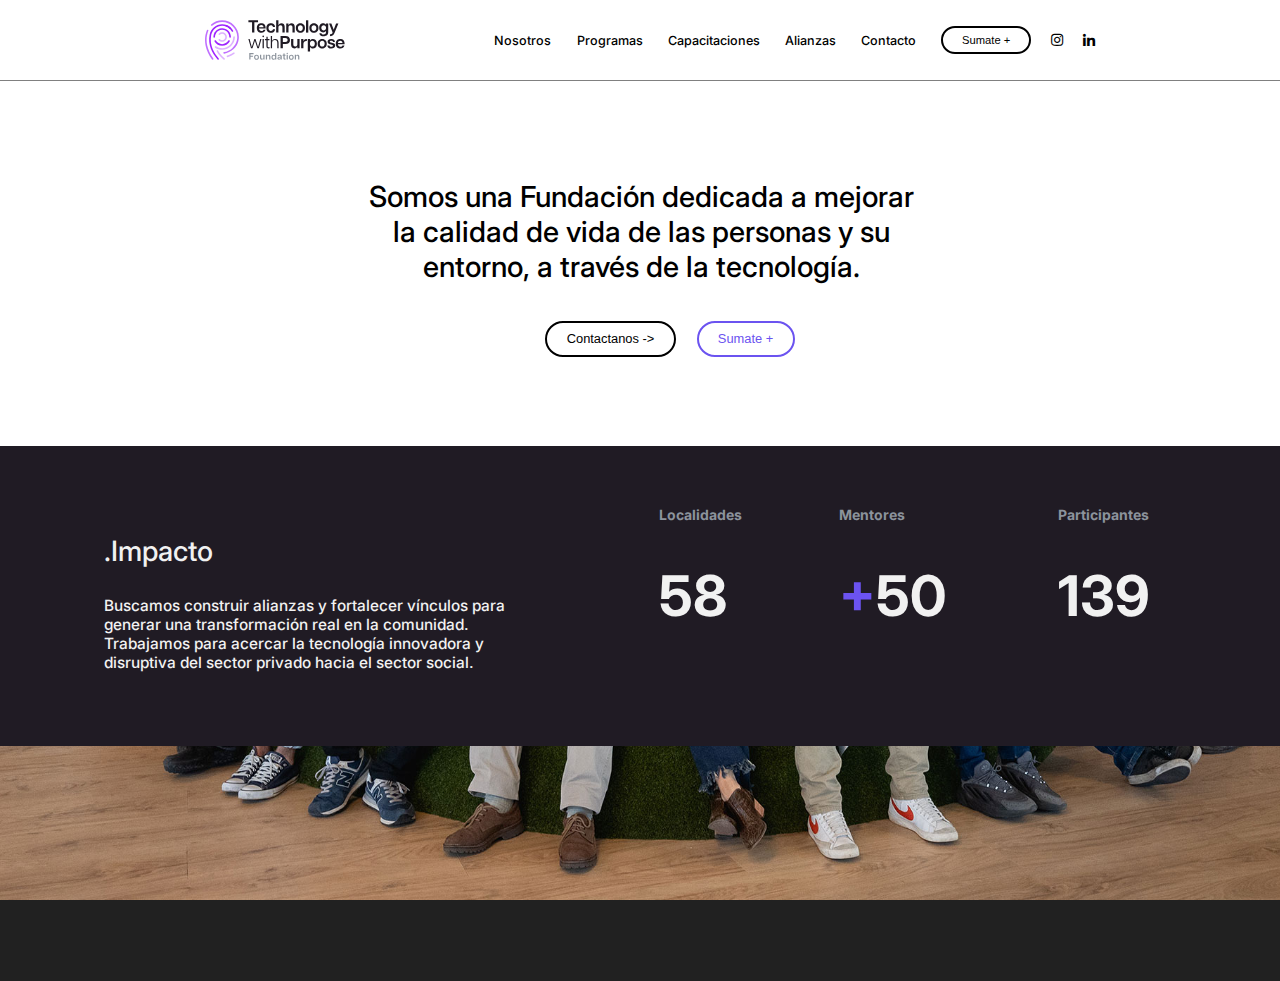
==== maquetacion/public/index.html @ 97ab40bd "div texto somos y .impacto, números con contador, logo instagram y linkedin" ====
<!DOCTYPE html>
<html lang="en">

<head>
  <meta charset="UTF-8">
  <meta http-equiv="X-UA-Compatible" content="IE=edge">
  <meta name="viewport" content="width=device-width, initial-scale=1.0">
  <title>Cluster 2 - X Academy</title>
  <link rel="stylesheet" href="https://cdnjs.cloudflare.com/ajax/libs/font-awesome/5.15.3/css/all.min.css" />
  <link rel="stylesheet" href="https://necolas.github.io/normalize.css/8.0.1/normalize.css">
  <link rel="preconnect" href="https://fonts.googleapis.com">
  <link rel="preconnect" href="https://fonts.gstatic.com" crossorigin>
  <link href="https://fonts.googleapis.com/css2?family=Inter:wght@400;500;600&display=swap" rel="stylesheet">
  <link rel="stylesheet" href="styles.css">
  <link rel="stylesheet" href="menu.css">

</head>

<body class="mybody">
  <div id="navbar" class="mynavbar">
    <div id="navbar-left" class="navbar-left">
      <a href="index.html"><img src="technology-with-purpose.svg" class="logo"></a>
      
    </div>
    <div id="navbar-right" class="navbar-right">
      <p><a href="nosotros.html" class="enlace">Nosotros</a></p>
      <p>Programas</p>
      <p>Capacitaciones</p>
      <p>Alianzas</p>
      <p>Contacto</p>
      <button>Sumate +</button>
      <span class="fab fa-instagram margin-left" style="color: #000;"></span>
      <a href="https://www.linkedin.com/in/vicente-perrotta-397538225/" target="_blank">
        <span class="fab fa-linkedin-in margin-left" style="color: #000; background-color: transparent;"></span>
      </a>
    </div>
    <div class="hidemenu">
      <div id='menu'>
        <div class='menu-line1'></div>
        <div class='menu-line2'></div>
        <div class='menu-line3'></div>
      </div>
      <div class='nav-page1'>
        <span><a href="nosotros.html" class="enlace">Nosotros</a></span>
        <span>Programas</span>
        <span>Capacitaciones</span>
        <span>Alianzas</span>
        <span>Contacto</span>
        <span>Sumate +</span>
      </div>
      <div class='nav-page2'></div>
    </div>


  </div>
  <script>
    window.onload = () => {
      const $ = document.querySelector.bind(document);
      const $All = document.querySelectorAll.bind(document);

      $('#menu').onclick = () => {
        $('#menu').classList.toggle('rotate')
        $('.nav-page1').classList.toggle('transform')
        $('.nav-page2').classList.toggle('transform')
        $('.menu-line1').classList.toggle('rotate1')
        $('.menu-line2').classList.toggle('rotate2')
        $('.menu-line3').classList.toggle('rotate3')
      }

    }
  </script>
  <!-- <div class="img-fondo"></div> -->
  <div class="contenedor">
    <div class="contenido somos-text">

      <p>Somos una Fundación dedicada a mejorar <br>
        la calidad de vida de las personas y su <br>
        entorno, a través de la tecnología.</p>
      <div>
        <button class="button-contacto">Contactanos -></button>
        <button class="button-contacto button-blue">Sumate +</button>
      </div>

    </div>
    <div class="container2"> 
      
      <div class="div1 second-text">
        <div class="centrado">
         
          <div>
            <p class="impacto">.Impacto</p>
            <p class="alianzas">Buscamos construir alianzas y fortalecer vínculos para<br>
          generar una transformación real en la comunidad.<br>
          Trabajamos para acercar la tecnología innovadora y <br>
          disruptiva del sector privado hacia el sector social.</p>
        </div>
        </div>
      </div>
      
      <div class="div2 second-text">
        <div class="centrado">
        <div class="columnas">
          <div class="columna num-size">
            <h2>Localidades</h2>
            <p><span id="contador-localidades">0</span></p>
          </div>
          <div class="columna num-size">
            <h2>Mentores</h2>
            <p><span class="signo-mas">+</span><span id="contador-mentores">0</span></p>
          </div>
          <div class="columna num-size">
            <h2>Participantes</h2>
            <p><span id="contador-participantes">0</span></p>
          </div>
        </div>
      </div>
      </div>
    </div>
            <!-- contador-->
      <script>function animateContador(id, start, end, duration) {
          let current = start;
          const increment = Math.ceil((end - start) / duration * 10);

          const timer = setInterval(function () {
            current += increment;
            document.getElementById(id).textContent = current;

            if (current >= end) {
              clearInterval(timer);
            }
          }, 10);
        }

        window.addEventListener('load', function () {
          animateContador('contador-localidades', 0, 58, 2000);
          animateContador('contador-mentores', 0, 50, 3000);
          animateContador('contador-participantes', 1, 301, 2500);
        });
      </script>

      <!-- fin contador-->
<!-- Div vacío-->
<div class="contenedor">
  <div class="contenido somos-text contenido-vacio">

     

  </div>
<!--fin Div Vacío-->
   <!-- inicio formulario-->
   <div id="contact-form">
    <form class="form-contact" action="">
      <div>
        <input type="text" placeholder="Nombre y Apellido">
        <input type="email" placeholder="Email">
        <select name="" id="">
          <option value="">Programas</option>
          <option value="">Capacitaciones</option>
        </select>
      </div>
      <div>
        <textarea name="" cols="30" rows="10"></textarea>
      </div>
      <div>
        <button>Enviar</button>
      </div>
    </form>
  </div>
<!-- inicio formulario-->
    </div>

  </div>








</body>

</html>
---- maquetacion/public/styles.css ----
html {
    font-family: 'Inter', sans-serif;
    font-size: 14px;
}
.enlace {
    color: black; /* Cambia el color del texto a negro */
    text-decoration: none; /* Elimina la decoración de enlace subrayado */
  }
.mybody {
    margin: 0;
}
/*sé que hay que optimizar pero he estado trajabando haha*/
.margin-left{
    margin-left: 20px;
}

.mynavbar {
    display: flex;
    border-bottom: 1px solid gray;
    padding: 0px 185px;
    justify-content: space-between;
    background-color: rgb(255, 255, 255);
    height: 80px;

    .logo {
        height: 40px;
        width: 142px;
    }
}

.navbar-right {
    display: flex;
    align-items: center;



}

.navbar-left {
    display: flex;
    float: left;
    box-sizing: border-box;
}

p {
    margin-right: 2em;
    font-weight: bold;
    font-size: 0.9em;
    font-weight: 500;
}

button {
    background-color: white;
    border-radius: 32px;
    padding: 0px 1.5em;
    height: 2.5em;
    border: 2px solid black;
    font-size: 0.8em;
    width: 8em;
    cursor: pointer;
}

.button-contacto {
    background-color: white;
    border-radius: 32px;
    padding: 0px 1.5em;
    height: 2.8em;
    border: 2px solid black;
    font-size: 0.4em;
    width: auto;
    cursor: pointer;
    align-items: center;
    justify-content: center;



}

.button-contacto:hover {
    background-color: rgb(0, 0, 0);
    color: #f1f1f1;
}

.button-blue {
    background-color: white;
    border: 2px solid rgb(107, 83, 240);
    color: rgb(107, 83, 240);
    align-items: center;
    justify-content: center;
    margin-left: 1em;


}

.button-blue:hover {
    background-color: rgb(107, 83, 240);
    color: #f1f1f1;
}

div#navbar-left img {
    width: 10em;
    padding: 20px;
}

.fusion-logo {
    display: block;
    float: left;
    max-width: 100%;
}

/*div e imagen de fondo y texto */
body {
    margin: 0;
    padding: 0;
    height: 100%;
}

.contenedor {
    position: relative;
    width: 100%;
    min-height: 100%;
    height: 100vh;
    overflow-y: scroll;
    background-image: url('./images/twp-home.jpg');
    background-attachment: fixed;
    background-size: cover;
}

.contenido {
    height: 7em;
    position: relative;
    top: 0;
    bottom: 0;
    width: 100%;
    padding: 20px;
    margin: 50px auto;
    background: #f1f1f1;
    overflow-y: scroll;
}

.contenido-vacio {
    background: transparent;
    background-color: transparent;

}

.somos-text {
    margin: 0px;
    width: 100%;
    text-align: center;
    font-size: 2.3em;
    line-height: 1.2;
    background-color: rgb(255, 255, 255);
    background-position: center center;
    background-repeat: no-repeat;
    border-width: 0px 0px 0px 0px;
    border-color: var(--awb-color3);
    border-style: solid;
    padding-top: 70px;
    margin-top: 0px;
    padding-right: 30px;
    padding-bottom: 70px;
    margin-bottom: 0px;
    padding-left: 30px;

}

.container2 {
    width: 100%;
    text-align: center;
    /*alineo horizontalmente los elementos*/
}

.second-text {
    background-color: black;
    color: #f1f1f1;



}

.alianzas {
    text-align: initial;
    font-size: 1.1em;

}

.impacto {
    font-size: 2em;
    text-align: left;
}

.div1 {

    float: left;
    width: 50%;
    height: 300px;
    box-sizing: border-box;
}

.div2 {
    display: inline-block;
    width: 50%;
    height: 300px;
    background-color: black;
}
.signo-mas {
    color: rgb(107, 83, 240); /* Cambia el color del signo "+" a azul */
  }
.contenido-vacio{
    width: 100%;
  height: 100px;
  background-color:transparent; /* Color de fondo opcional */
}
/* centrar div */
.centrado {
    display: flex;
    align-items: center;
    justify-content: center;
    height: 100%;
    background-color: #201b24;
}

/*contador*/
.columnas {
    display: flex;
    justify-content: space-around;
}

.columna {
    text-align: center;
}

.columna h2 {
    margin-top: 0;
    position: absolute;
    color: #8c939c;
    font-size: 1em;
}

.num-size p {
    font-size: 4em;
    font-weight: bold;
}

@keyframes contador {
    from {
        opacity: 0;
    }

    to {
        opacity: 1;
    }
}

/*fin contador*/
.form-contact {
    position: relative;
    margin: 0 300px;
}

@media (width < 1100px) {
    .navbar-right {
        display: none;
        
    }
    p {
        margin-right: 0;
        font-weight: bold;
        font-size: 0.9em;
        font-weight: 500;
      }
      .contenedor p{
        padding: 0em 6em;
      }
      .contenedor {
        height: 3em;
      }
      .contenido {
        height: auto;
      }

      /*para div contador*/
      .columnas {
        display: flex;
        flex-direction: column; /* Cambio: establece la dirección de la columna */
        align-items: center; /* Cambio: centra los elementos horizontalmente */
        justify-content: center; /* Cambio: centra los elementos verticalmente */
        
      }
      
      .columna {
        text-align: center;
        margin-bottom: 10px; /* Cambio: agrega un margen inferior para separar los elementos */
    
    }
    .columna p{
        font-size: 2em;
    }
   .columna h2{
    position:inherit
   }
   .div1{
    height: 28em;
   }
   .div2{
   height: 28em;
   }
.impacto{
    padding: 0 3em;
}
      /*fin div contador*/
}

@media (width >=2500px) {
    html {
        font-size: 28px;
    }
}

@media (width >=3500px) {
    html {
        font-size: 32px;
    }
}

/*scroll prueba*/
#global {
    height: 300px;
    width: 200px;
    border: 1px solid #ddd;
    background: #f1f1f1;
    overflow-y: scroll;
}

#mensajes {
    height: auto;
}

.texto {
    padding: 4px;
    background: #fff;
}
---- maquetacion/public/menu.css ----
body{
    width: 100vw;
    height: 100vh;
    background-color: #212121;
    overflow: hidden;
   }
   
   #menu{
     position: fixed;
     right: 2rem;
     top: 2rem;
     width: 30px;
     height: 30px;
     display: flex;
     flex-direction: column;
     justify-content: center;
     align-items: center;
     transition: .5s;
     z-index: 9999;
     
   }
   
   .menu-line1{
     width: 100%;
     height: 2px;
     background: #000000;
     transition: .6s;
   }
   
   .menu-line2{
     width: 100%;
     height: 2px;
     margin-top: .7rem;
     background: #000000;
     transition: .6s;
   }
   .menu-line3{
    width: 100%;
    height: 2px;
    margin-top: .7rem;
    background: #000000;
    transition: .6s;
  }
   
   .rotate{
     transform: rotateZ(180deg)
   }
   .rotate1{
     background: #212121;
     transform: rotateZ(45deg);
   }
   .rotate2{
     background: #212121;
     width: 100%;
     transform:  translate(0,-0.8rem) rotateZ(-45deg);
   }
   .rotate3{
   display: none;
   
  }
   .nav-page1{
     position: fixed ;
     align-items: flex-start;
     z-index: 9998;
     top:0 ;
     left: 0;
     background: whitesmoke;
     width: 60%;
     height: 70vh;
     display: flex;
     flex-direction: column;
     justify-content: center;
     align-items: center;
     color: #212121;
     transform: translate(110%,-100%);
     width: -webkit-fill-available;
     transition: .1s;
   }
   .nav-page1 span{
     padding: 1rem;
   }
   .nav-page2{
     position: fixed;
     top:0 ;
     left: 60%;
     background: whitesmoke;
     width: 40%;
     height: 70vh;
     transition: .8s;
     transform: translate(0,-100%);
   }
   
   .transform{
     transform: translate(0,0);
   }
   @media (width >= 1100px) {
    .hidemenu {
        display: none;
    }
}
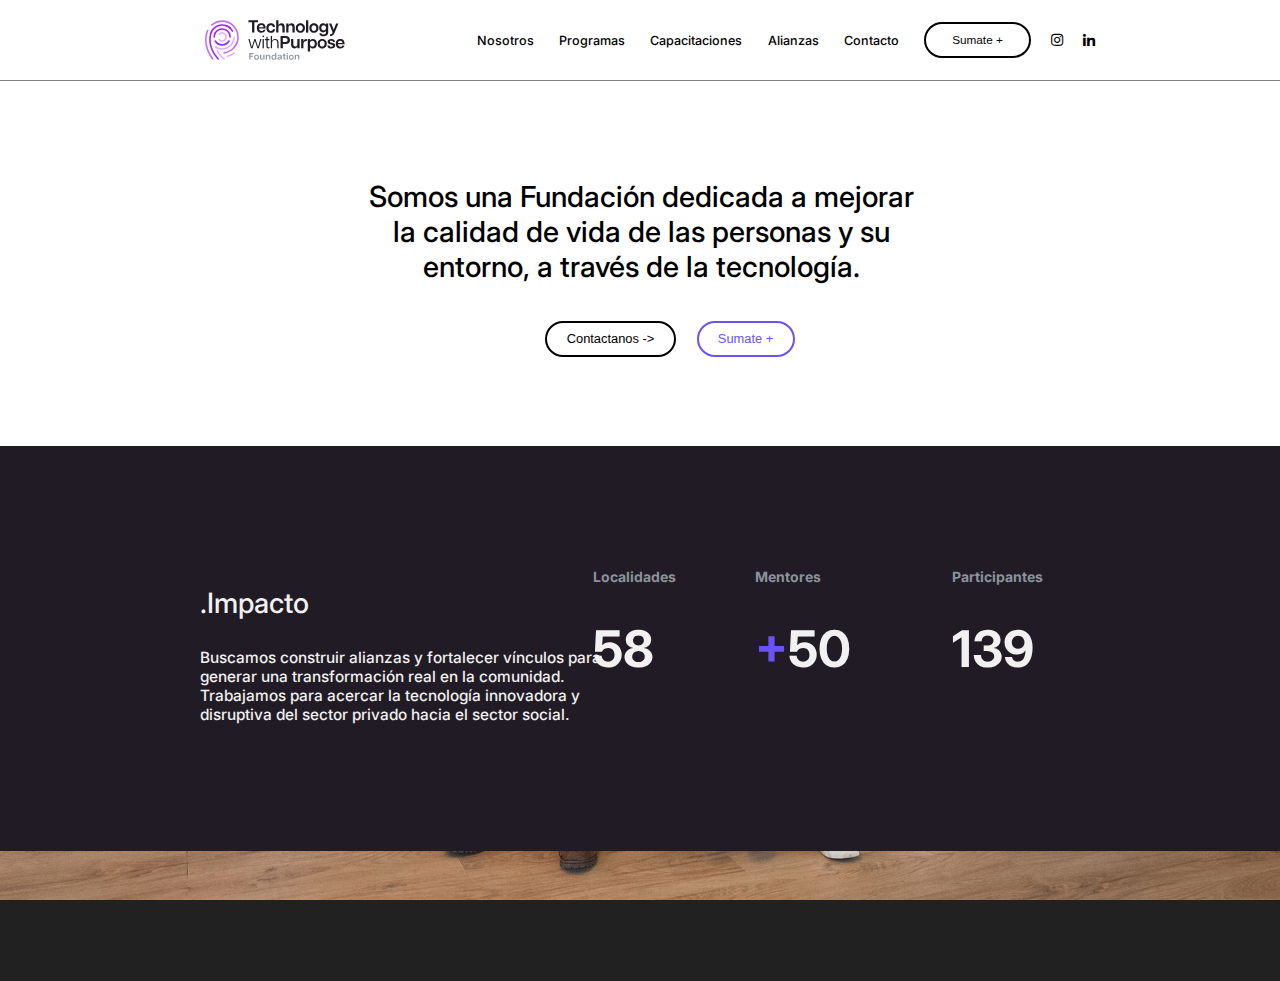
==== commit 9ad5d36e: "css de imagen y texto program-section right left resolution >1100" ====
--- a/maquetacion/public/index.html
+++ b/maquetacion/public/index.html
@@ -20,7 +20,7 @@
   <div id="navbar" class="mynavbar">
     <div id="navbar-left" class="navbar-left">
       <a href="index.html"><img src="technology-with-purpose.svg" class="logo"></a>
-      
+
     </div>
     <div id="navbar-right" class="navbar-right">
       <p><a href="nosotros.html" class="enlace">Nosotros</a></p>
@@ -82,94 +82,129 @@
       </div>
 
     </div>
-    <div class="container2"> 
-      
+    <div class="container2">
+
       <div class="div1 second-text">
         <div class="centrado">
-         
-          <div>
-            <p class="impacto">.Impacto</p>
-            <p class="alianzas">Buscamos construir alianzas y fortalecer vínculos para<br>
-          generar una transformación real en la comunidad.<br>
-          Trabajamos para acercar la tecnología innovadora y <br>
-          disruptiva del sector privado hacia el sector social.</p>
-        </div>
-        </div>
-      </div>
-      
+
+          <div class="informacion">
+            <p id="titulo">.Impacto</p>
+            <p id="alianzas">Buscamos construir alianzas y fortalecer vínculos para<br>
+              generar una transformación real en la comunidad.<br>
+              Trabajamos para acercar la tecnología innovadora y <br>
+              disruptiva del sector privado hacia el sector social.</p>
+          </div>
+        </div>
+      </div>
+
       <div class="div2 second-text">
         <div class="centrado">
-        <div class="columnas">
-          <div class="columna num-size">
-            <h2>Localidades</h2>
-            <p><span id="contador-localidades">0</span></p>
-          </div>
-          <div class="columna num-size">
-            <h2>Mentores</h2>
-            <p><span class="signo-mas">+</span><span id="contador-mentores">0</span></p>
-          </div>
-          <div class="columna num-size">
-            <h2>Participantes</h2>
-            <p><span id="contador-participantes">0</span></p>
-          </div>
-        </div>
-      </div>
-      </div>
-    </div>
-            <!-- contador-->
-      <script>function animateContador(id, start, end, duration) {
-          let current = start;
-          const increment = Math.ceil((end - start) / duration * 10);
-
-          const timer = setInterval(function () {
-            current += increment;
-            document.getElementById(id).textContent = current;
-
-            if (current >= end) {
-              clearInterval(timer);
-            }
-          }, 10);
-        }
-
-        window.addEventListener('load', function () {
-          animateContador('contador-localidades', 0, 58, 2000);
-          animateContador('contador-mentores', 0, 50, 3000);
-          animateContador('contador-participantes', 1, 301, 2500);
-        });
-      </script>
-
-      <!-- fin contador-->
-<!-- Div vacío-->
-<div class="contenedor">
-  <div class="contenido somos-text contenido-vacio">
-
-     
+          <div class="columnas">
+            <div class="columna num-size">
+              <h2>Localidades</h2>
+              <p><span id="contador-localidades">0</span></p>
+            </div>
+            <div class="columna num-size">
+              <h2>Mentores</h2>
+              <p><span class="signo-mas">+</span><span id="contador-mentores">0</span></p>
+            </div>
+            <div class="columna num-size">
+              <h2>Participantes</h2>
+              <p><span id="contador-participantes">0</span></p>
+            </div>
+          </div>
+        </div>
+      </div>
+    </div>
+    <!-- contador-->
+    <script>function animateContador(id, start, end, duration) {
+        let current = start;
+        const increment = Math.ceil((end - start) / duration * 10);
+
+        const timer = setInterval(function () {
+          current += increment;
+          document.getElementById(id).textContent = current;
+
+          if (current >= end) {
+            clearInterval(timer);
+          }
+        }, 10);
+      }
+
+      window.addEventListener('load', function () {
+        animateContador('contador-localidades', 0, 58, 2000);
+        animateContador('contador-mentores', 0, 50, 3000);
+        animateContador('contador-participantes', 1, 301, 2500);
+      });
+    </script>
+
+    <!-- fin contador-->
+    <!-- Div vacío-->
+    <div class="contenedor">
+      <div class="contenido somos-text contenido-vacio">
+
+
+
+      </div>
+      <!--fin Div Vacío-->
+
+      <!--inicio programas************************************************************-->
+      <!--title*********************************-->
+      <div class="section-title">
+        <div class="content-title">
+          <p class="title">.Programas</p>
+
+        </div>
+      </div>
+
+      <!--fin title*****************************-->
+      <div class="program-section">
+        <div class="program-right">
+        <img src="images/xacademy.jpg" class="img-rounded">
+      </div>
+      <div class="program-left">
+        <div class="contenido somos-text programas">
+
+          <p>xAcademy es un programa de formación en tecnología llevado adelante 
+            por la Fundación Tecnología con Propósito junto a Santex que busca 
+            promover un cambio positivo en la comunidad a través de la educación
+            en IT, apuntando a lograr la inserción laboral de personas en el mundo
+            tecnológico.</p>
+          <div>
+            <button class="button-contacto">Mas info -></button>
+
+          </div>
+
+        </div>
+      </div>
+      
+    </div>
+
+      <!--fin programas***************************************************************-->
+
+      <!-- inicio formulario-->
+      <div id="contact-form">
+        <form class="form-contact" action="">
+          <div>
+            <input type="text" placeholder="Nombre y Apellido">
+            <input type="email" placeholder="Email">
+            <select name="" id="">
+              <option value="">Programas</option>
+              <option value="">Capacitaciones</option>
+            </select>
+          </div>
+          <div>
+            <textarea name="" cols="30" rows="10"></textarea>
+          </div>
+          <div>
+            <button>Enviar</button>
+          </div>
+        </form>
+      </div>
+      <!-- inicio formulario-->
+    </div>
 
   </div>
-<!--fin Div Vacío-->
-   <!-- inicio formulario-->
-   <div id="contact-form">
-    <form class="form-contact" action="">
-      <div>
-        <input type="text" placeholder="Nombre y Apellido">
-        <input type="email" placeholder="Email">
-        <select name="" id="">
-          <option value="">Programas</option>
-          <option value="">Capacitaciones</option>
-        </select>
-      </div>
-      <div>
-        <textarea name="" cols="30" rows="10"></textarea>
-      </div>
-      <div>
-        <button>Enviar</button>
-      </div>
-    </form>
-  </div>
-<!-- inicio formulario-->
-    </div>
-
-  </div>
 
 
 
--- a/maquetacion/public/styles.css
+++ b/maquetacion/public/styles.css
@@ -2,15 +2,20 @@
     font-family: 'Inter', sans-serif;
     font-size: 14px;
 }
+
 .enlace {
-    color: black; /* Cambia el color del texto a negro */
-    text-decoration: none; /* Elimina la decoración de enlace subrayado */
-  }
+    color: black;
+    /* Cambia el color del texto a negro */
+    text-decoration: none;
+    /* Elimina la decoración de enlace subrayado */
+}
+
 .mybody {
     margin: 0;
 }
+
 /*sé que hay que optimizar pero he estado trajabando haha*/
-.margin-left{
+.margin-left {
     margin-left: 20px;
 }
 
@@ -53,10 +58,10 @@
     background-color: white;
     border-radius: 32px;
     padding: 0px 1.5em;
-    height: 2.5em;
+    height: 3.1em;
     border: 2px solid black;
-    font-size: 0.8em;
-    width: 8em;
+    font-size: 0.84em;
+    width: 9.1em;
     cursor: pointer;
 }
 
@@ -135,7 +140,7 @@
     padding: 20px;
     margin: 50px auto;
     background: #f1f1f1;
-    overflow-y: scroll;
+
 }
 
 .contenido-vacio {
@@ -166,9 +171,17 @@
 }
 
 .container2 {
-    width: 100%;
+    /*width: 100%;
     text-align: center;
-    /*alineo horizontalmente los elementos*/
+    alineo horizontalmente los elementos*/
+    background-color: #201b24;
+    height: 405px;
+    display: flex;
+    align-items: center;
+    justify-content: center;
+    text-align: center;
+    color: #ffffff;
+    padding: 0 15%;
 }
 
 .second-text {
@@ -182,12 +195,33 @@
 .alianzas {
     text-align: initial;
     font-size: 1.1em;
-
-}
-
-.impacto {
-    font-size: 2em;
+    font-weight: normal;
+    font-family: 'Inter', sans-serif;
+    font-size: 14px;
+
+}
+
+.title {
+    font-size: 2.3em;
     text-align: left;
+    padding-left: 5.4em;
+    position: absolute;
+
+}
+
+.title p {
+    padding-left: 5em;
+    position: absolute;
+}
+
+.content-title {
+    margin-top: 1.1em;
+    display: flex;
+}
+
+.programas {
+    background-color: white;
+
 }
 
 .div1 {
@@ -204,14 +238,32 @@
     height: 300px;
     background-color: black;
 }
+
+.img-rounded {
+    border-radius: 0 40px 40px 40px;
+    display: inline-block;
+    z-index: 1;
+    position: relative;
+    vertical-align: middle;
+    max-width: 100%;
+    line-height: 1;
+    margin-left: 5.1em;
+    display: flex;
+
+}
+
 .signo-mas {
-    color: rgb(107, 83, 240); /* Cambia el color del signo "+" a azul */
-  }
-.contenido-vacio{
+    color: rgb(107, 83, 240);
+    /* Cambia el color del signo "+" a azul */
+}
+
+.contenido-vacio {
     width: 100%;
-  height: 100px;
-  background-color:transparent; /* Color de fondo opcional */
-}
+    height: 400px;
+    background-color: transparent;
+    /* Color de fondo opcional */
+}
+
 /* centrar div */
 .centrado {
     display: flex;
@@ -239,7 +291,7 @@
 }
 
 .num-size p {
-    font-size: 4em;
+    font-size: 3.6em;
     font-weight: bold;
 }
 
@@ -262,82 +314,160 @@
 @media (width < 1100px) {
     .navbar-right {
         display: none;
-        
-    }
+
+    }
+
     p {
         margin-right: 0;
         font-weight: bold;
         font-size: 0.9em;
         font-weight: 500;
-      }
-      .contenedor p{
-        padding: 0em 6em;
-      }
-      .contenedor {
+    }
+
+    .contenedor p {
+        padding: 0em 0em;
+    }
+
+    .contenedor {
         height: 3em;
-      }
-      .contenido {
+    }
+
+    .contenido {
         height: auto;
-      }
-
-      /*para div contador*/
-      .columnas {
+    }
+    .container2{
+        padding: 0px 20%;
+    }
+    .titulo{
+        padding: 0 0;
+
+    }
+    /*para div contador*/
+    .columnas {
         display: flex;
-        flex-direction: column; /* Cambio: establece la dirección de la columna */
-        align-items: center; /* Cambio: centra los elementos horizontalmente */
-        justify-content: center; /* Cambio: centra los elementos verticalmente */
-        
-      }
-      
-      .columna {
+        flex-direction: column;
+        /* Cambio: establece la dirección de la columna */
+        align-items: center;
+        /* Cambio: centra los elementos horizontalmente */
+        justify-content: center;
+        /* Cambio: centra los elementos verticalmente */
+
+    }
+
+    .columna {
         text-align: center;
-        margin-bottom: 10px; /* Cambio: agrega un margen inferior para separar los elementos */
-    
-    }
-    .columna p{
+        margin-bottom: 10px;
+        /* Cambio: agrega un margen inferior para separar los elementos */
+
+    }
+
+    .columna p {
         font-size: 2em;
     }
-   .columna h2{
-    position:inherit
-   }
-   .div1{
-    height: 28em;
-   }
-   .div2{
-   height: 28em;
-   }
-.impacto{
-    padding: 0 3em;
-}
-      /*fin div contador*/
-}
+
+    .columna h2 {
+        position: inherit
+    }
+
+    .div1 {
+        height: 28em;
+    }
+
+    .div2 {
+        height: 28em;
+    }
+
+
+}
+
+.second-text .informacion #titulo {
+    font-size: 2em;
+    font-family: 'Inter', sans-serif;
+    text-align: left;
+}
+
+.second-text .informacion #alianzas {
+    font-size: 1.1em;
+    font-family: 'Inter', sans-serif;
+    text-align: left;
+}
+
+/*fin div contador*/
+
+/*seccion programas*/
+.program-section{
+background-color: white;
+display: flex;
+align-items: center;
+color: #000000;
+padding: 0 8%;
+}
+.section-title{
+    height: 100px;
+    background-color: white;
+    border-block-color: red;
+    padding: 10px;
+}
+.program-right{
+    float:left;
+    display: contents;
+}
+.program-left{
+    float: right;
+}
+/*fin seccion programas*/
+
+
+
+
+
 
 @media (width >=2500px) {
     html {
         font-size: 28px;
-    }
-}
+        
+    }
+
+    .mynavbar {
+        padding: 0px 185px;
+        height: 110px;
+    
+        .logo {
+            height: 60px;
+            width: 142px;
+        }
+    }
+    
+div#navbar-left img {
+    width: 19em;
+    padding: 27px 61px;
+}
+
 
 @media (width >=3500px) {
     html {
         font-size: 32px;
     }
-}
-
-/*scroll prueba*/
-#global {
-    height: 300px;
-    width: 200px;
-    border: 1px solid #ddd;
-    background: #f1f1f1;
-    overflow-y: scroll;
-}
-
-#mensajes {
-    height: auto;
-}
-
-.texto {
-    padding: 4px;
-    background: #fff;
-}+    button {
+        height: 2.5em;
+        border: 3px solid black;
+        font-size: 0.8em;
+        width: 8em;
+        
+    }
+    .mynavbar {
+        padding: 2px 399px;
+        height: 6em;
+    
+        .logo {
+            height: 103px;
+            
+        }
+    }
+    
+
+    div#navbar-left img {
+        width: 17em;
+        padding:  48px 148px;
+       }
+}}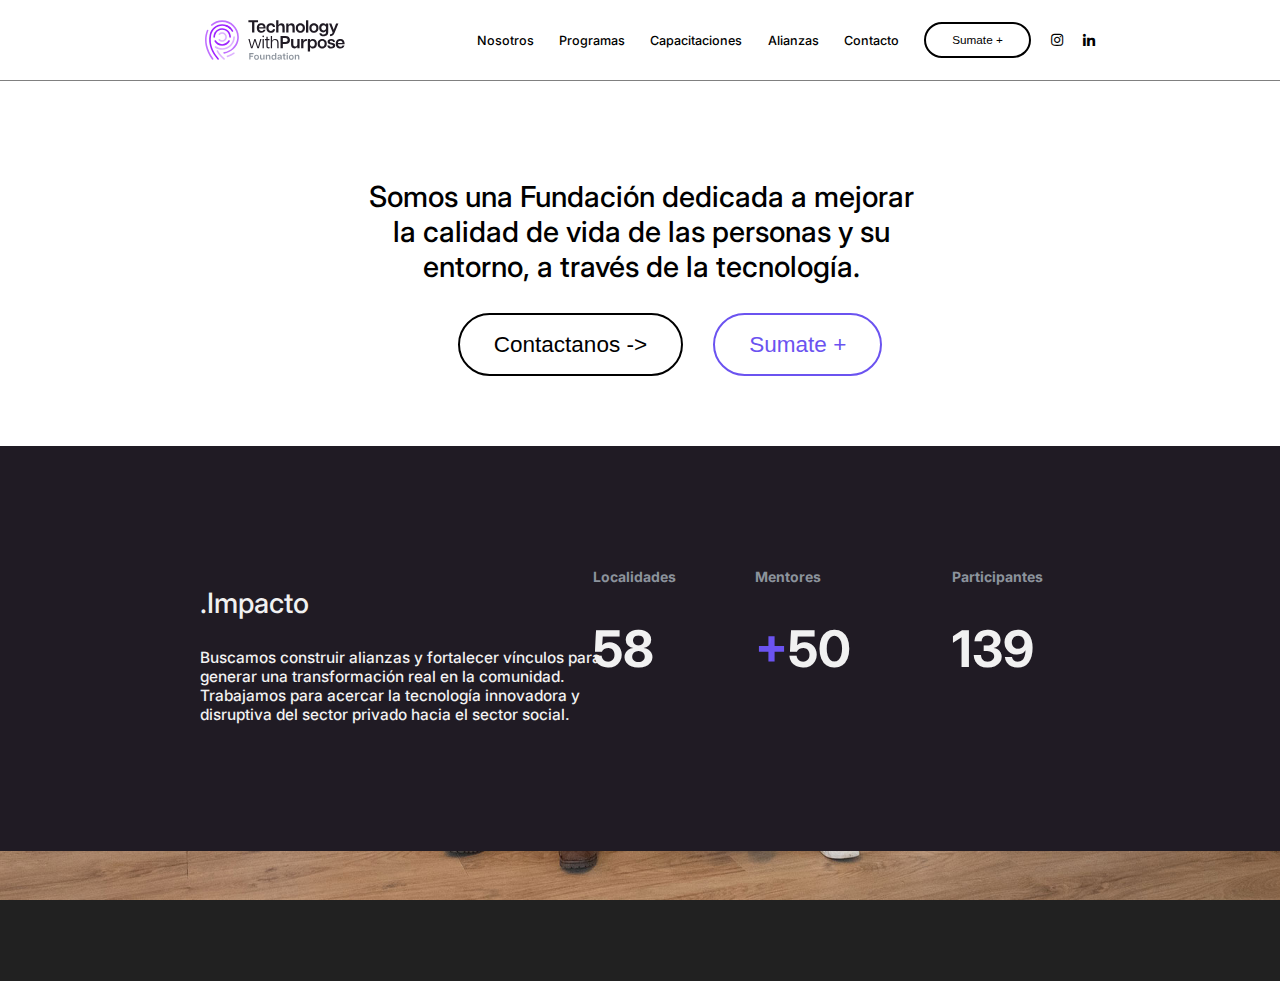
==== commit aacc8aac: "acomodo logo primer texto y botones resolución < a 470px" ====
--- a/maquetacion/public/index.html
+++ b/maquetacion/public/index.html
@@ -17,7 +17,7 @@
 </head>
 
 <body class="mybody">
-  <div id="navbar" class="mynavbar">
+  <div id="navbar" class="mynavbar logo375">
     <div id="navbar-left" class="navbar-left">
       <a href="index.html"><img src="technology-with-purpose.svg" class="logo"></a>
 
--- a/maquetacion/public/styles.css
+++ b/maquetacion/public/styles.css
@@ -311,6 +311,39 @@
     margin: 0 300px;
 }
 
+/*seccion programas*/
+.program-section{
+    background-color: white;
+    display: flex;
+    align-items: center;
+    color: #000000;
+    padding: 0 8%;
+    }
+    .section-title{
+        height: 100px;
+        background-color: white;
+        padding: 10px;
+    }
+    .program-right{
+        float:left;
+        display: contents;
+    }
+    .program-left{
+        float: right;
+    }
+    /*fin seccion programas*/
+
+
+ 
+
+
+    @media (width < 500px) {
+        .contenedor p {
+            font-size: 0.6em;
+            }
+
+    }
+
 @media (width < 1100px) {
     .navbar-right {
         display: none;
@@ -405,15 +438,30 @@
 .section-title{
     height: 100px;
     background-color: white;
-    border-block-color: red;
     padding: 10px;
 }
 .program-right{
     float:left;
     display: contents;
+    font-weight: 300;
 }
 .program-left{
     float: right;
+    font-size: 0.6em;
+}
+.button-contacto {
+    font-size: 0.7em;
+}
+.img-rounded {
+    
+    
+    z-index: 1;
+    position: relative;
+    vertical-align: middle;
+    max-width: 46%;
+    line-height: 1;
+    margin-left: 5em;
+    display: flex;
 }
 /*fin seccion programas*/
 
@@ -470,4 +518,32 @@
         width: 17em;
         padding:  48px 148px;
        }
-}}+}}
+
+  /*resolucion menor a 470 */
+  @media (width < 470px) {
+    .contenido{
+    height: 193px;
+          
+    }
+    .contenedor p {
+        font-size: 0.8em;
+        padding: 0em 2em;
+
+     }
+     .somos-text{
+        padding: 52px 3px;
+        font-size: 1.8em;
+     }
+      .button-contacto{
+        font-size: 0.5em;
+
+}
+.mynavbar {
+padding: 0px 5px;
+
+
+}
+
+}
+ /*fin resolucion 470*/  